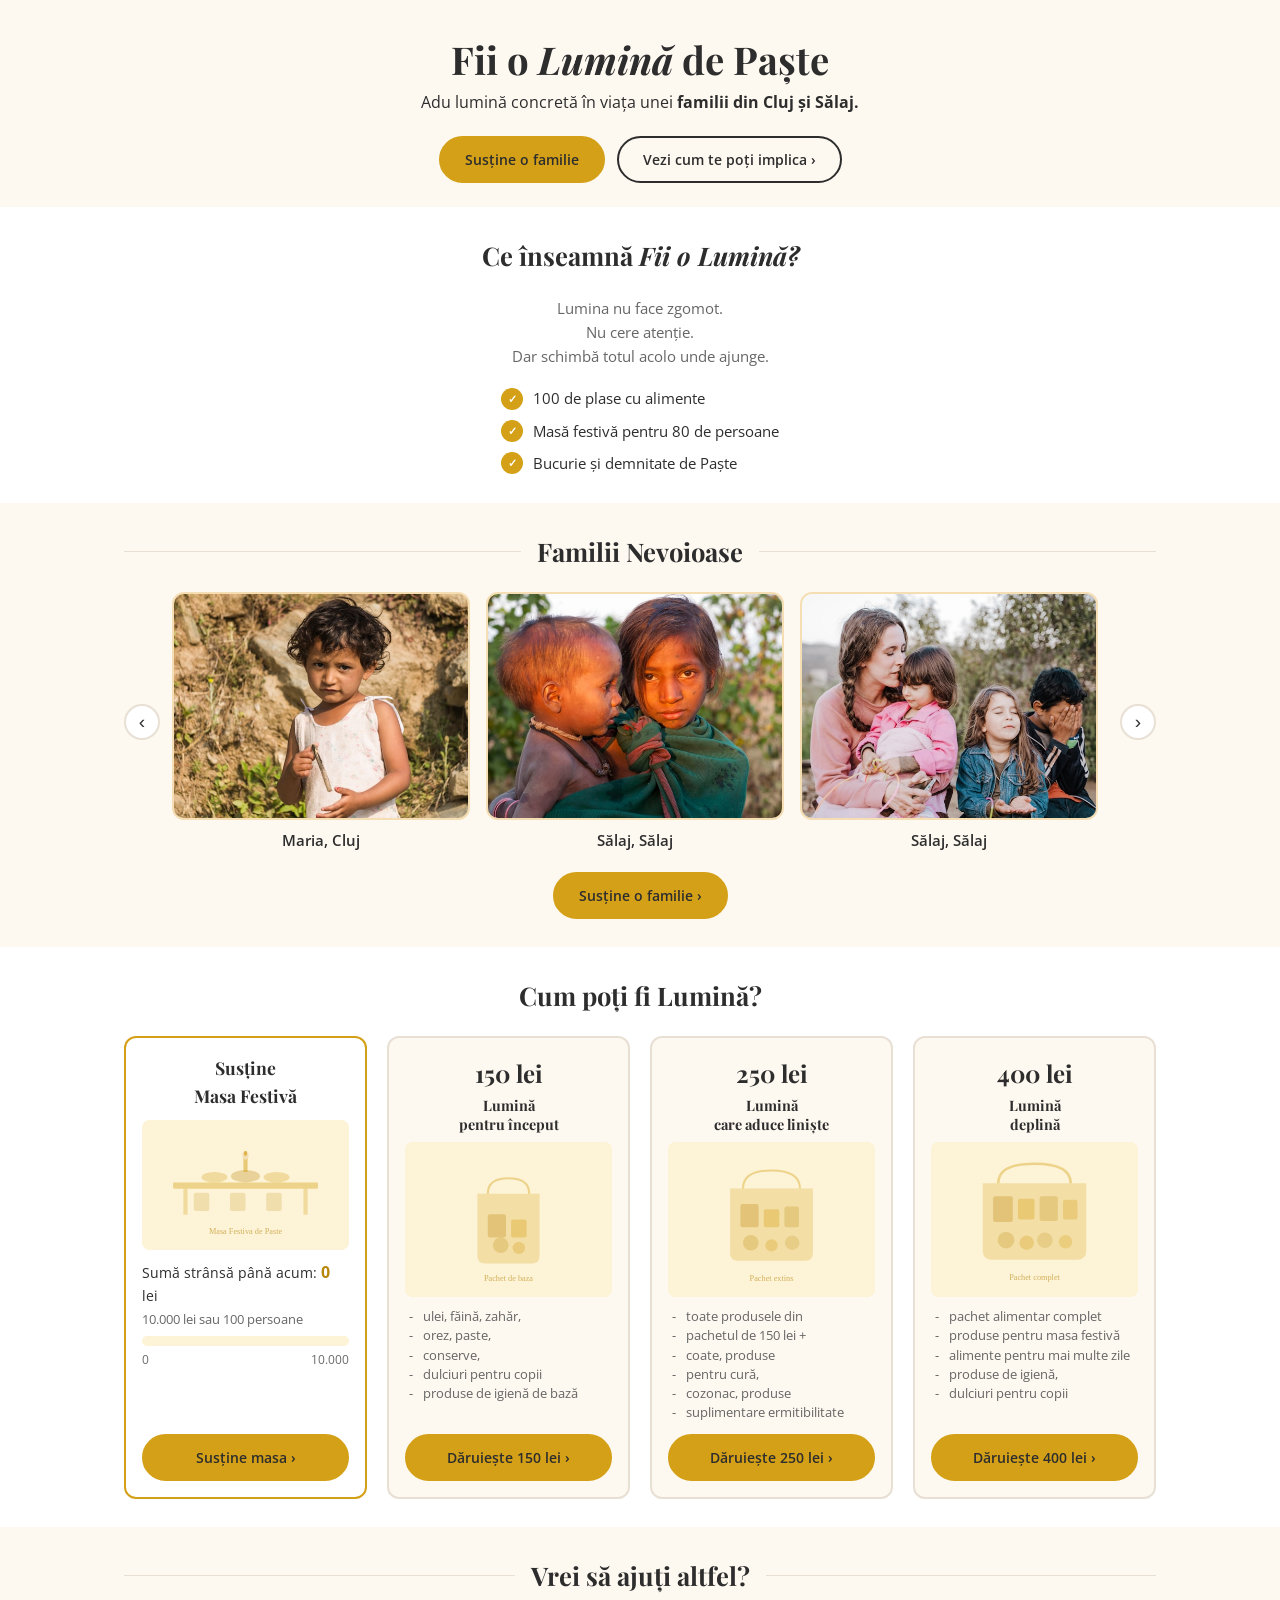
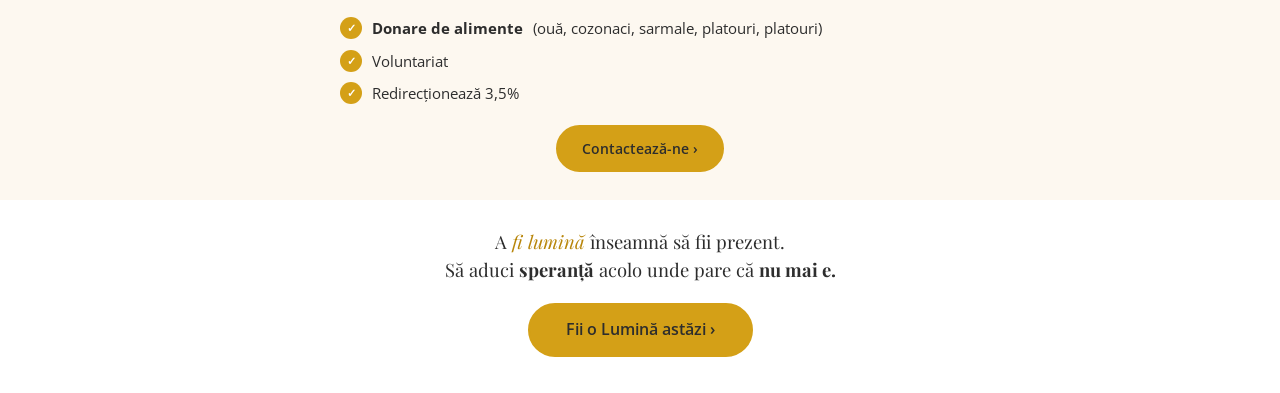
==== index.html @ 97e5f1a1 "feat: Implement donation handling and payment processing - Added donations.js for handling donation " ====
<!doctype html>
<html lang="ro">
  <head>
    <meta charset="UTF-8" />
    <meta name="viewport" content="width=device-width, initial-scale=1.0" />
    <title>Fii o Lumină de Paște | Asociația Something New</title>
    <meta
      name="description"
      content="Adu lumină concretă în viața unei familii din Cluj și Sălaj. Donează pentru masa de Paște a unei familii nevoiașe."
    />
    <link rel="preconnect" href="https://fonts.googleapis.com" />
    <link rel="preconnect" href="https://fonts.gstatic.com" crossorigin />
    <link
      href="https://fonts.googleapis.com/css2?family=Playfair+Display:ital,wght@0,400;0,700;1,400&family=Open+Sans:wght@400;600;700&display=swap"
      rel="stylesheet"
    />
    <link rel="stylesheet" href="css/style.css" />
  </head>
  <body>
    <!-- ========== HERO ========== -->
    <header class="hero" id="hero">
      <div class="container">
        <h1 class="hero__title">Fii o <em>Lumină</em> de Paște</h1>
        <p class="hero__subtitle">
          Adu lumină concretă în viața unei
          <strong>familii din Cluj și Sălaj.</strong>
        </p>
        <div class="hero__actions">
          <a href="#familii" class="btn btn--primary">Susține o familie</a>
          <a href="#implica" class="btn btn--outline"
            >Vezi cum te poți implica &rsaquo;</a
          >
        </div>
      </div>
    </header>

    <!-- ========== CE INSEAMNA ========== -->
    <section class="section meaning" id="meaning">
      <div class="container">
        <h2 class="section__title">Ce înseamnă <em>Fii o Lumină?</em></h2>
        <div class="meaning__text">
          <p>
            Lumina nu face zgomot.<br />Nu cere atenție.<br />Dar schimbă totul
            acolo unde ajunge.
          </p>
        </div>
        <ul class="meaning__list">
          <li>
            <span class="check-icon">&#10003;</span>
            100 de plase cu alimente
          </li>
          <li>
            <span class="check-icon">&#10003;</span>
            Masă festivă pentru 80 de persoane
          </li>
          <li>
            <span class="check-icon">&#10003;</span>
            Bucurie și demnitate de Paște
          </li>
        </ul>
      </div>
    </section>

    <!-- ========== FAMILII NEVOIASE ========== -->
    <section class="section families" id="familii">
      <div class="container">
        <h2 class="section__title section__title--decorated">
          Familii Nevoioase
        </h2>

        <div class="carousel">
          <button
            class="carousel__btn carousel__btn--prev"
            aria-label="Familia anterioară"
          >
            &lsaquo;
          </button>
          <div class="carousel__track">
            <div class="carousel__slide">
              <div class="family-card">
                <div class="family-card__img">
                  <img
                    src="images/i.jpg"
                    alt="Familia Maria din Cluj"
                    loading="lazy"
                  />
                </div>
                <p class="family-card__name">Maria, Cluj</p>
              </div>
            </div>
            <div class="carousel__slide">
              <div class="family-card">
                <div class="family-card__img">
                  <img
                    src="images/ii.jpg"
                    alt="Familie din Sălaj"
                    loading="lazy"
                  />
                </div>
                <p class="family-card__name">Sălaj, Sălaj</p>
              </div>
            </div>
            <div class="carousel__slide">
              <div class="family-card">
                <div class="family-card__img">
                  <img
                    src="images/iii.jpg"
                    alt="Familie din Sălaj"
                    loading="lazy"
                  />
                </div>
                <p class="family-card__name">Sălaj, Sălaj</p>
              </div>
            </div>
            <div class="carousel__slide">
              <div class="family-card">
                <div class="family-card__img">
                  <img
                    src="images/family-2.svg"
                    alt="Familie din Cluj"
                    loading="lazy"
                  />
                </div>
                <p class="family-card__name">Ana, Cluj</p>
              </div>
            </div>
            <div class="carousel__slide">
              <div class="family-card">
                <div class="family-card__img">
                  <img
                    src="images/family-1.svg"
                    alt="Familie din Sălaj"
                    loading="lazy"
                  />
                </div>
                <p class="family-card__name">Elena, Sălaj</p>
              </div>
            </div>
          </div>
          <button
            class="carousel__btn carousel__btn--next"
            aria-label="Familia următoare"
          >
            &rsaquo;
          </button>
        </div>

        <div class="families__cta">
          <a href="#" class="btn btn--primary" data-open-modal="family"
            >Susține o familie &rsaquo;</a
          >
        </div>
      </div>
    </section>

    <!-- ========== CUM POTI FI LUMINA ========== -->
    <section class="section donate" id="implica">
      <div class="container">
        <h2 class="section__title">Cum poți fi Lumină?</h2>

        <div class="donate__grid">
          <!-- Card Masa Festiva -->
          <div class="donate-card donate-card--festive">
            <h3 class="donate-card__title">Susține<br />Masa Festivă</h3>
            <div class="donate-card__img">
              <img
                src="images/masa-festiva.svg"
                alt="Masa festivă de Paște"
                loading="lazy"
              />
            </div>
            <div class="donate-card__progress">
              <p class="progress__label">
                Sumă strânsă până acum: <strong id="amountRaised">0</strong> lei
              </p>
              <p class="progress__target">
                <span id="targetAmount">10.000</span> lei sau 100 persoane
              </p>
              <div class="progress-bar">
                <div
                  class="progress-bar__fill"
                  id="progressFill"
                  style="width: 0%"
                ></div>
              </div>
              <div class="progress-bar__numbers">
                <span>0</span>
                <span id="targetLabel">10,000.00</span>
              </div>
            </div>
            <a href="#" class="btn btn--primary" data-open-modal="festive"
              >Susține masa &rsaquo;</a
            >
          </div>

          <!-- Tier 150 -->
          <div class="donate-card donate-card--tier">
            <div class="donate-card__price">150 lei</div>
            <h3 class="donate-card__tier-name">Lumină<br />pentru început</h3>
            <div class="donate-card__img donate-card__img--small">
              <img
                src="images/tier-150.svg"
                alt="Pachet 150 lei"
                loading="lazy"
              />
            </div>
            <ul class="donate-card__items">
              <li>ulei, făină, zahăr,</li>
              <li>orez, paste,</li>
              <li>conserve,</li>
              <li>dulciuri pentru copii</li>
              <li>produse de igienă de bază</li>
            </ul>
            <a
              href="#"
              class="btn btn--primary"
              data-open-modal="family"
              data-amount="150"
              >Dăruiește 150 lei &rsaquo;</a
            >
          </div>

          <!-- Tier 250 -->
          <div class="donate-card donate-card--tier">
            <div class="donate-card__price">250 lei</div>
            <h3 class="donate-card__tier-name">
              Lumină<br />care aduce liniște
            </h3>
            <div class="donate-card__img donate-card__img--small">
              <img
                src="images/tier-250.svg"
                alt="Pachet 250 lei"
                loading="lazy"
              />
            </div>
            <ul class="donate-card__items">
              <li>toate produsele din</li>
              <li>pachetul de 150 lei +</li>
              <li>coate, produse</li>
              <li>pentru cură,</li>
              <li>cozonac, produse</li>
              <li>suplimentare ermitibilitate</li>
            </ul>
            <a
              href="#"
              class="btn btn--primary"
              data-open-modal="family"
              data-amount="250"
              >Dăruiește 250 lei &rsaquo;</a
            >
          </div>

          <!-- Tier 400 -->
          <div class="donate-card donate-card--tier">
            <div class="donate-card__price">400 lei</div>
            <h3 class="donate-card__tier-name">Lumină<br />deplină</h3>
            <div class="donate-card__img donate-card__img--small">
              <img
                src="images/tier-400.svg"
                alt="Pachet 400 lei"
                loading="lazy"
              />
            </div>
            <ul class="donate-card__items">
              <li>pachet alimentar complet</li>
              <li>produse pentru masa festivă</li>
              <li>alimente pentru mai multe zile</li>
              <li>produse de igienă,</li>
              <li>dulciuri pentru copii</li>
            </ul>
            <a
              href="#"
              class="btn btn--primary"
              data-open-modal="family"
              data-amount="400"
              >Dăruiește 400 lei &rsaquo;</a
            >
          </div>
        </div>
      </div>
    </section>

    <!-- ========== VREI SA AJUTI ALTFEL ========== -->
    <section class="section other-help" id="altfel">
      <div class="container">
        <h2 class="section__title section__title--decorated">
          Vrei să ajuți altfel?
        </h2>
        <ul class="other-help__list">
          <li>
            <span class="check-icon check-icon--gold">&#10003;</span>
            <strong>Donare de alimente</strong> (ouă, cozonaci, sarmale,
            platouri, platouri)
          </li>
          <li>
            <span class="check-icon check-icon--gold">&#10003;</span>
            Voluntariat
          </li>
          <li>
            <span class="check-icon check-icon--gold">&#10003;</span>
            Redirecționează 3,5%
          </li>
        </ul>
        <a
          href="https://something-new.ro/"
          target="_blank"
          class="btn btn--primary"
          >Contactează-ne &rsaquo;</a
        >
      </div>
    </section>

    <!-- ========== FOOTER CTA ========== -->
    <footer class="footer" id="footer">
      <div class="container">
        <p class="footer__text">
          A <em>fi lumină</em> înseamnă să fii prezent.<br />
          Să aduci <strong>speranță</strong> acolo unde pare că
          <strong>nu mai e.</strong>
        </p>
        <a href="#implica" class="btn btn--primary btn--lg"
          >Fii o Lumină astăzi &rsaquo;</a
        >
      </div>
    </footer>

    <!-- ========== MODAL: DONATIE FAMILIE (fixa) ========== -->
    <div class="modal" id="modalFamily" aria-hidden="true">
      <div class="modal__overlay" data-close-modal></div>
      <div class="modal__content">
        <button class="modal__close" data-close-modal aria-label="Închide">
          &times;
        </button>
        <h3 class="modal__title">
          Dăruiește <span id="familyModalAmount">150</span> lei
        </h3>
        <p class="modal__desc" id="familyModalDesc">
          Pachet alimentar pentru o familie nevoiașă
        </p>
        <form class="modal__form" id="familyDonationForm">
          <input
            type="hidden"
            name="donation_type"
            id="familyDonationType"
            value="family_150"
          />
          <input type="hidden" name="amount" id="familyAmount" value="150" />
          <div class="form-group">
            <label for="familyName">Nume *</label>
            <input
              type="text"
              id="familyName"
              name="donor_name"
              required
              placeholder="Numele tău"
            />
          </div>
          <div class="form-group">
            <label for="familyEmail">Email *</label>
            <input
              type="email"
              id="familyEmail"
              name="donor_email"
              required
              placeholder="email@exemplu.ro"
            />
          </div>
          <div class="form-group">
            <label for="familyPhone">Telefon *</label>
            <input
              type="tel"
              id="familyPhone"
              name="donor_phone"
              required
              placeholder="07XX XXX XXX"
            />
          </div>
          <button
            type="submit"
            class="btn btn--primary btn--full"
            id="familySubmitBtn"
          >
            Donează <span id="familySubmitAmount">150</span> lei
          </button>
        </form>
      </div>
    </div>

    <!-- ========== MODAL: DONATIE MASA FESTIVA (variabila) ========== -->
    <div class="modal" id="modalFestive" aria-hidden="true">
      <div class="modal__overlay" data-close-modal></div>
      <div class="modal__content">
        <button class="modal__close" data-close-modal aria-label="Închide">
          &times;
        </button>
        <h3 class="modal__title">Susține Masa Festivă</h3>
        <p class="modal__desc">Alege suma cu care dorești să contribui</p>

        <div class="amount-presets">
          <button type="button" class="amount-btn" data-preset="50">
            50 lei
          </button>
          <button type="button" class="amount-btn" data-preset="100">
            100 lei
          </button>
          <button type="button" class="amount-btn active" data-preset="200">
            200 lei
          </button>
          <button type="button" class="amount-btn" data-preset="500">
            500 lei
          </button>
        </div>
        <div class="form-group">
          <label for="festiveCustomAmount">Altă sumă (lei)</label>
          <input
            type="number"
            id="festiveCustomAmount"
            min="10"
            step="1"
            placeholder="Introdu suma dorită"
          />
        </div>

        <form class="modal__form" id="festiveDonationForm">
          <input type="hidden" name="donation_type" value="campaign" />
          <input type="hidden" name="amount" id="festiveAmount" value="200" />
          <div class="form-group">
            <label for="festiveName">Nume *</label>
            <input
              type="text"
              id="festiveName"
              name="donor_name"
              required
              placeholder="Numele tău"
            />
          </div>
          <div class="form-group">
            <label for="festiveEmail">Email *</label>
            <input
              type="email"
              id="festiveEmail"
              name="donor_email"
              required
              placeholder="email@exemplu.ro"
            />
          </div>
          <div class="form-group">
            <label for="festivePhone">Telefon *</label>
            <input
              type="tel"
              id="festivePhone"
              name="donor_phone"
              required
              placeholder="07XX XXX XXX"
            />
          </div>
          <button
            type="submit"
            class="btn btn--primary btn--full"
            id="festiveSubmitBtn"
          >
            Donează <span id="festiveSubmitAmount">200</span> lei
          </button>
        </form>
      </div>
    </div>

    <script src="js/progress.js"></script>
    <script src="js/main.js"></script>
    <script src="js/donations.js"></script>
  </body>
</html>
---- css/style.css ----
/* ============================================
   Fii o Lumină de Paște - Campaign Site
   Asociația Something New
   ============================================ */

/* ---------- Design Tokens ---------- */
:root {
  --gold: #D4A017;
  --gold-dark: #B8860B;
  --gold-light: #F5DEB3;
  --gold-bg: #FDF3D6;
  --cream: #FDF8F0;
  --white: #FFFFFF;
  --text: #2D2D2D;
  --text-light: #666666;
  --border: #E8E0D4;
  --shadow: 0 2px 12px rgba(0,0,0,0.08);
  --shadow-lg: 0 8px 32px rgba(0,0,0,0.12);
  --radius: 12px;
  --radius-sm: 8px;
  --font-heading: 'Playfair Display', Georgia, serif;
  --font-body: 'Open Sans', -apple-system, sans-serif;
  --container: 1080px;
}

/* ---------- Reset ---------- */
*, *::before, *::after {
  box-sizing: border-box;
  margin: 0;
  padding: 0;
}

html {
  scroll-behavior: smooth;
}

body {
  font-family: var(--font-body);
  color: var(--text);
  background: var(--cream);
  line-height: 1.6;
  -webkit-font-smoothing: antialiased;
}

img {
  max-width: 100%;
  height: auto;
  display: block;
}

a {
  text-decoration: none;
  color: inherit;
}

ul {
  list-style: none;
}

/* ---------- Layout ---------- */
.container {
  max-width: var(--container);
  margin: 0 auto;
  padding: 0 24px;
}

.section {
  padding: 28px 0;
}

.section__title {
  font-family: var(--font-heading);
  font-size: 1.6rem;
  text-align: center;
  margin-bottom: 20px;
  color: var(--text);
}

.section__title em {
  font-style: italic;
}

.section__title--decorated {
  display: flex;
  align-items: center;
  gap: 16px;
}

.section__title--decorated::before,
.section__title--decorated::after {
  content: '';
  flex: 1;
  height: 1px;
  background: var(--border);
}

/* ---------- Buttons ---------- */
.btn {
  display: inline-flex;
  align-items: center;
  justify-content: center;
  gap: 6px;
  padding: 10px 24px;
  border-radius: 50px;
  font-family: var(--font-body);
  font-size: 0.9rem;
  font-weight: 600;
  cursor: pointer;
  transition: all 0.2s ease;
  border: 2px solid transparent;
  white-space: nowrap;
}

.btn--primary {
  background: var(--gold);
  color: var(--text);
  border-color: var(--gold);
}

.btn--primary:hover {
  background: var(--gold-dark);
  border-color: var(--gold-dark);
  color: var(--white);
  transform: translateY(-1px);
  box-shadow: var(--shadow);
}

.btn--outline {
  background: transparent;
  color: var(--text);
  border-color: var(--text);
}

.btn--outline:hover {
  background: var(--text);
  color: var(--white);
}

.btn--full {
  width: 100%;
}

.btn--lg {
  padding: 12px 36px;
  font-size: 1rem;
}

.btn:disabled {
  opacity: 0.6;
  cursor: not-allowed;
  transform: none;
}

/* ---------- Hero ---------- */
.hero {
  text-align: center;
  padding: 36px 0 24px;
  background: var(--cream);
}

.hero__title {
  font-family: var(--font-heading);
  font-size: 2.4rem;
  font-weight: 700;
  margin-bottom: 8px;
  line-height: 1.2;
}

.hero__title em {
  font-style: italic;
}

.hero__subtitle {
  font-size: 1rem;
  color: var(--text);
  margin-bottom: 20px;
  max-width: 500px;
  margin-left: auto;
  margin-right: auto;
}

.hero__actions {
  display: flex;
  gap: 12px;
  justify-content: center;
  flex-wrap: wrap;
}

/* ---------- Meaning ---------- */
.meaning {
  text-align: center;
  background: var(--white);
}

.meaning__text {
  font-size: 0.95rem;
  color: var(--text-light);
  margin-bottom: 16px;
  line-height: 1.6;
}

.meaning__list {
  display: inline-flex;
  flex-direction: column;
  gap: 8px;
  text-align: left;
}

.meaning__list li {
  display: flex;
  align-items: center;
  gap: 10px;
  font-size: 0.95rem;
}

.check-icon {
  display: inline-flex;
  align-items: center;
  justify-content: center;
  width: 22px;
  height: 22px;
  border-radius: 50%;
  background: var(--gold);
  color: var(--white);
  font-size: 0.7rem;
  font-weight: 700;
  flex-shrink: 0;
}

.check-icon--gold {
  background: var(--gold);
  color: var(--white);
}

/* ---------- Families Carousel ---------- */
.families {
  background: var(--cream);
}

.carousel {
  display: flex;
  align-items: center;
  gap: 12px;
  margin-bottom: 20px;
}

.carousel__track {
  display: flex;
  gap: 16px;
  overflow: hidden;
  flex: 1;
  scroll-behavior: smooth;
}

.carousel__slide {
  min-width: calc(33.333% - 14px);
  flex-shrink: 0;
  transition: transform 0.3s ease;
}

.carousel__btn {
  width: 36px;
  height: 36px;
  border-radius: 50%;
  border: 2px solid var(--border);
  background: var(--white);
  font-size: 1.2rem;
  cursor: pointer;
  display: flex;
  align-items: center;
  justify-content: center;
  flex-shrink: 0;
  transition: all 0.2s;
  color: var(--text);
}

.carousel__btn:hover {
  border-color: var(--gold);
  background: var(--gold-bg);
}

.family-card {
  text-align: center;
}

.family-card__img {
  width: 100%;
  height: 0;
  padding-bottom: 75%; /* 4:3 ratio */
  position: relative;
  border-radius: var(--radius);
  overflow: hidden;
  margin-bottom: 8px;
  border: 2px solid var(--gold-light);
  background: var(--gold-bg);
}

.family-card__img img {
  position: absolute;
  inset: 0;
  width: 100%;
  height: 100%;
  object-fit: cover;
}

.family-card__name {
  font-weight: 600;
  font-size: 0.95rem;
}

.families__cta {
  text-align: center;
}

/* ---------- Donation Section ---------- */
.donate {
  background: var(--white);
}

.donate__grid {
  display: grid;
  grid-template-columns: 1fr 1fr 1fr 1fr;
  gap: 20px;
  align-items: stretch;
}

.donate-card {
  background: var(--cream);
  border-radius: var(--radius);
  padding: 16px;
  border: 2px solid var(--border);
  text-align: center;
  transition: box-shadow 0.2s;
  display: flex;
  flex-direction: column;
}

.donate-card .btn {
  margin-top: auto;
}

.donate-card:hover {
  box-shadow: var(--shadow);
}

.donate-card--festive {
  border-color: var(--gold);
  background: var(--white);
}

.donate-card__title {
  font-family: var(--font-heading);
  font-size: 1.1rem;
  margin-bottom: 10px;
  font-weight: 700;
}

.donate-card__price {
  font-family: var(--font-heading);
  font-size: 1.5rem;
  font-weight: 700;
  color: var(--text);
  margin-bottom: 4px;
}

.donate-card__tier-name {
  font-family: var(--font-heading);
  font-size: 0.9rem;
  font-weight: 700;
  margin-bottom: 8px;
  line-height: 1.3;
}

.donate-card__img {
  border-radius: var(--radius-sm);
  overflow: hidden;
  margin-bottom: 10px;
  aspect-ratio: 16/10;
  background: var(--gold-bg);
}

.donate-card__img--small {
  aspect-ratio: 4/3;
}

.donate-card__img img {
  width: 100%;
  height: 100%;
  object-fit: cover;
}

.donate-card__items {
  text-align: left;
  font-size: 0.8rem;
  color: var(--text-light);
  margin-bottom: 12px;
  padding-left: 4px;
}

.donate-card__items li {
  position: relative;
  padding-left: 14px;
  line-height: 1.5;
}

.donate-card__items li::before {
  content: '-';
  position: absolute;
  left: 0;
}

/* ---------- Progress Bar ---------- */
.donate-card__progress {
  margin-bottom: 12px;
  text-align: left;
}

.progress__label {
  font-size: 0.85rem;
  margin-bottom: 2px;
}

.progress__label strong {
  color: var(--gold-dark);
  font-size: 1rem;
}

.progress__target {
  font-size: 0.8rem;
  color: var(--text-light);
  margin-bottom: 6px;
}

.progress-bar {
  width: 100%;
  height: 10px;
  background: var(--gold-bg);
  border-radius: 10px;
  overflow: hidden;
  margin-bottom: 4px;
}

.progress-bar__fill {
  height: 100%;
  background: linear-gradient(90deg, var(--gold), var(--gold-dark));
  border-radius: 10px;
  transition: width 1s ease-out;
  min-width: 0;
}

.progress-bar__numbers {
  display: flex;
  justify-content: space-between;
  font-size: 0.75rem;
  color: var(--text-light);
}

/* ---------- Other Help ---------- */
.other-help {
  background: var(--cream);
}

.other-help__list {
  display: flex;
  flex-direction: column;
  gap: 8px;
  margin-bottom: 20px;
  max-width: 600px;
  margin-left: auto;
  margin-right: auto;
}

.other-help__list li {
  display: flex;
  align-items: center;
  gap: 10px;
  font-size: 0.95rem;
}

.other-help .btn {
  display: block;
  width: fit-content;
  margin: 0 auto;
}

/* ---------- Footer ---------- */
.footer {
  text-align: center;
  padding: 28px 0 36px;
  background: var(--white);
}

.footer__text {
  font-family: var(--font-heading);
  font-size: 1.15rem;
  line-height: 1.5;
  margin-bottom: 20px;
  max-width: 550px;
  margin-left: auto;
  margin-right: auto;
}

.footer__text em {
  font-style: italic;
  color: var(--gold-dark);
}

/* ---------- Modal ---------- */
.modal {
  position: fixed;
  inset: 0;
  z-index: 1000;
  display: flex;
  align-items: center;
  justify-content: center;
  opacity: 0;
  visibility: hidden;
  transition: opacity 0.3s, visibility 0.3s;
}

.modal.is-open {
  opacity: 1;
  visibility: visible;
}

.modal__overlay {
  position: absolute;
  inset: 0;
  background: rgba(0, 0, 0, 0.5);
  backdrop-filter: blur(4px);
}

.modal__content {
  position: relative;
  background: var(--white);
  border-radius: var(--radius);
  padding: 28px 24px;
  max-width: 420px;
  width: 90%;
  max-height: 90vh;
  overflow-y: auto;
  box-shadow: var(--shadow-lg);
  transform: translateY(20px);
  transition: transform 0.3s;
}

.modal.is-open .modal__content {
  transform: translateY(0);
}

.modal__close {
  position: absolute;
  top: 12px;
  right: 16px;
  background: none;
  border: none;
  font-size: 1.8rem;
  cursor: pointer;
  color: var(--text-light);
  line-height: 1;
}

.modal__close:hover {
  color: var(--text);
}

.modal__title {
  font-family: var(--font-heading);
  font-size: 1.4rem;
  margin-bottom: 4px;
  text-align: center;
}

.modal__desc {
  text-align: center;
  color: var(--text-light);
  margin-bottom: 16px;
  font-size: 0.85rem;
}

/* ---------- Form ---------- */
.form-group {
  margin-bottom: 12px;
}

.form-group label {
  display: block;
  font-size: 0.8rem;
  font-weight: 600;
  margin-bottom: 4px;
  color: var(--text);
}

.form-group input {
  width: 100%;
  padding: 10px 12px;
  border: 2px solid var(--border);
  border-radius: var(--radius-sm);
  font-family: var(--font-body);
  font-size: 1rem;
  transition: border-color 0.2s;
  background: var(--white);
}

.form-group input:focus {
  outline: none;
  border-color: var(--gold);
}

.form-group input::placeholder {
  color: #BBB;
}

/* ---------- Amount Presets ---------- */
.amount-presets {
  display: grid;
  grid-template-columns: repeat(4, 1fr);
  gap: 8px;
  margin-bottom: 12px;
}

.amount-btn {
  padding: 8px 6px;
  border: 2px solid var(--border);
  border-radius: var(--radius-sm);
  background: var(--white);
  font-family: var(--font-body);
  font-size: 0.95rem;
  font-weight: 600;
  cursor: pointer;
  transition: all 0.2s;
}

.amount-btn:hover {
  border-color: var(--gold);
  background: var(--gold-bg);
}

.amount-btn.active {
  border-color: var(--gold);
  background: var(--gold);
  color: var(--white);
}

/* ---------- Responsive ---------- */
@media (max-width: 900px) {
  .donate__grid {
    grid-template-columns: 1fr;
    max-width: 500px;
    margin: 0 auto;
  }

  .donate-card--festive {
    order: -1;
  }
}

@media (max-width: 768px) {
  .hero__title {
    font-size: 1.8rem;
  }

  .section__title {
    font-size: 1.3rem;
  }

  .section {
    padding: 20px 0;
  }

  .carousel__slide {
    min-width: calc(50% - 10px);
  }

  .amount-presets {
    grid-template-columns: repeat(2, 1fr);
  }
}

@media (max-width: 480px) {
  .hero {
    padding: 24px 0 16px;
  }

  .hero__title {
    font-size: 1.5rem;
  }

  .hero__subtitle {
    font-size: 0.9rem;
  }

  .hero__actions {
    flex-direction: column;
    align-items: center;
  }

  .carousel__slide {
    min-width: 100%;
  }

  .carousel__btn {
    width: 30px;
    height: 30px;
    font-size: 1rem;
  }

  .modal__content {
    padding: 24px 16px;
  }

  .btn {
    padding: 8px 18px;
    font-size: 0.85rem;
  }
}
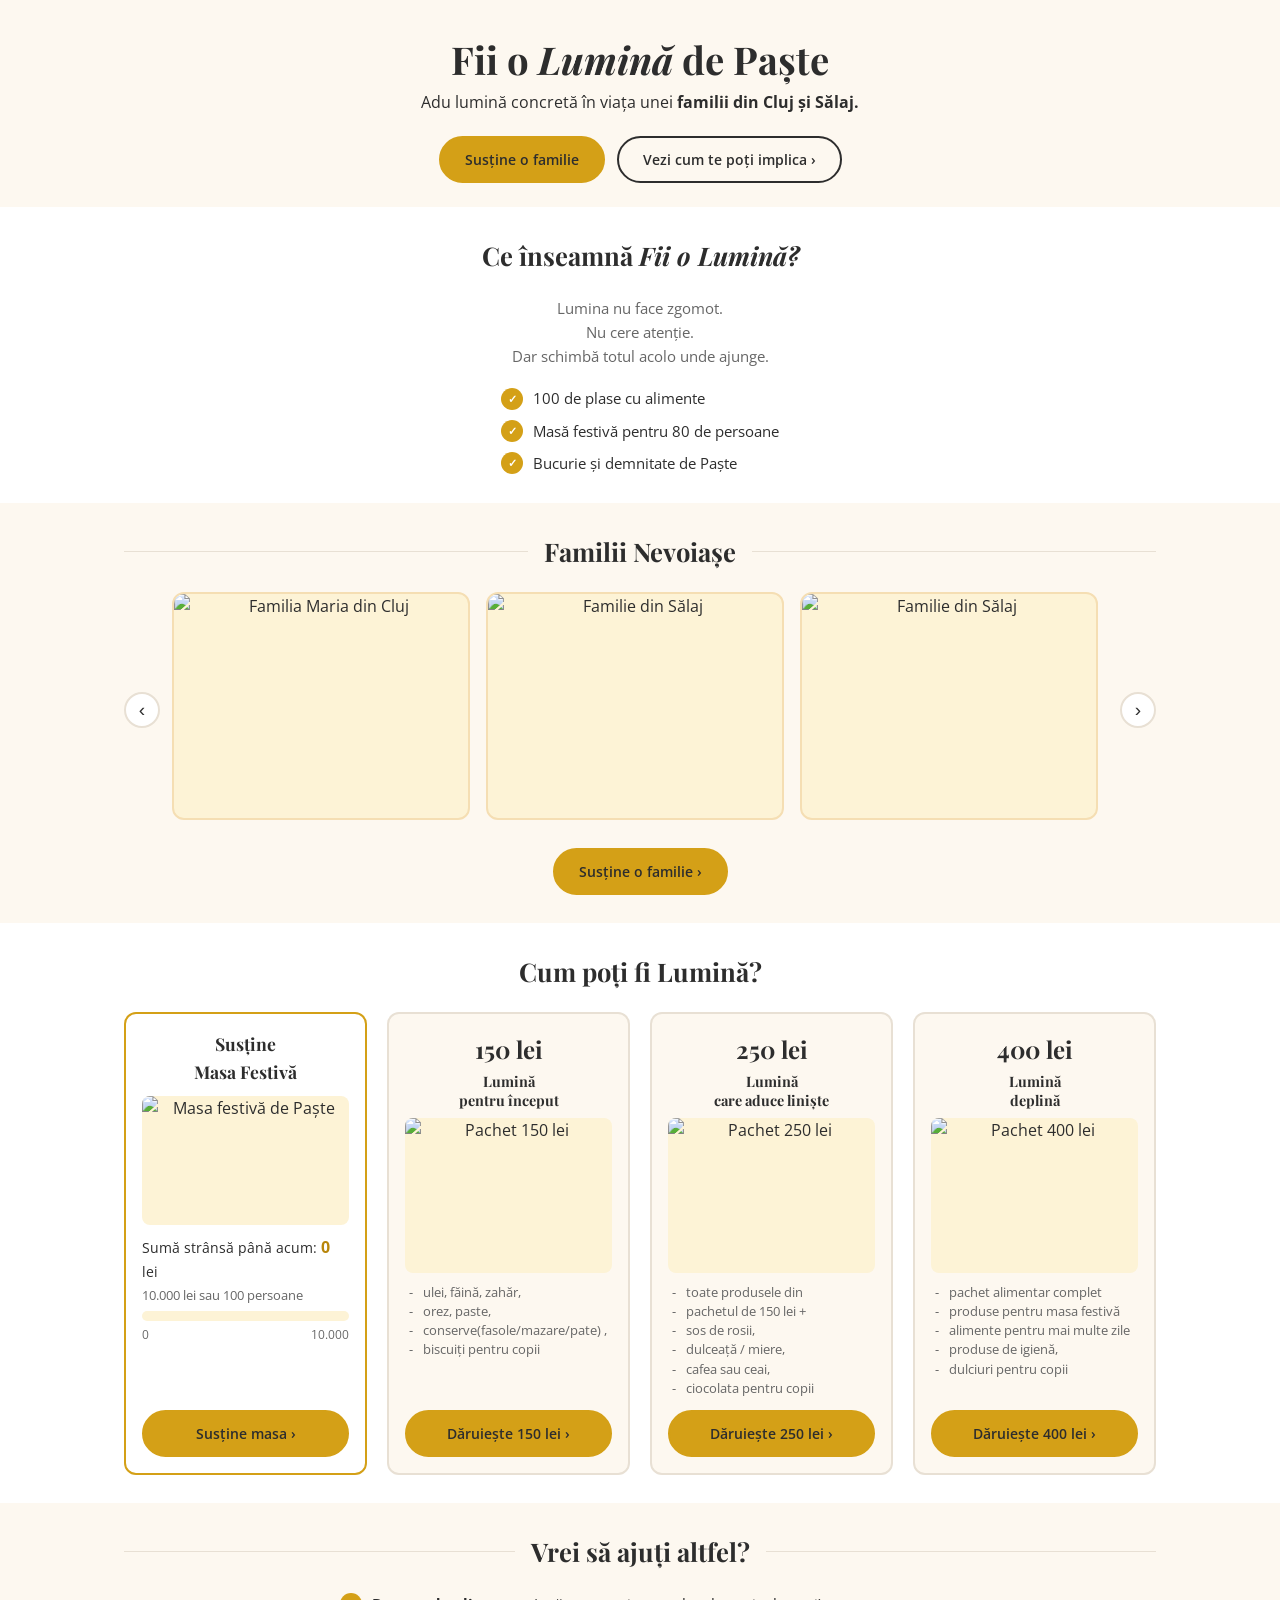
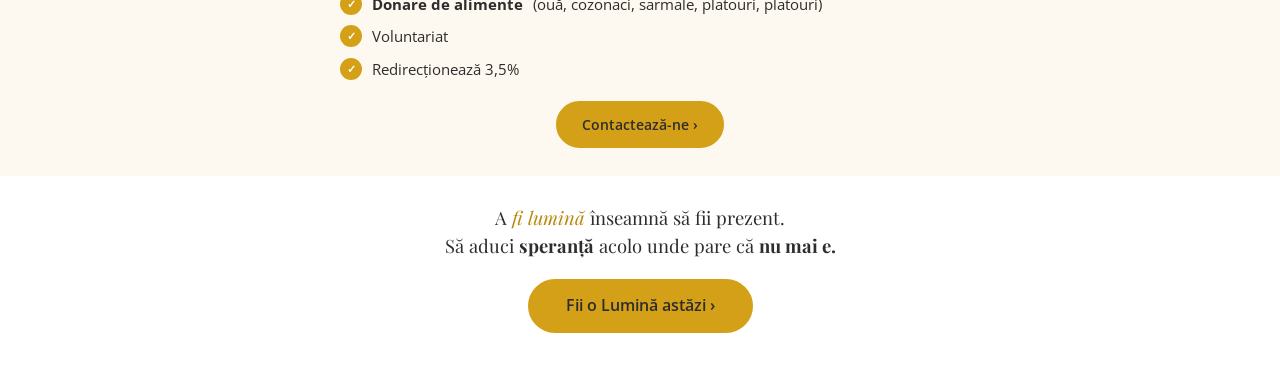
==== commit ab8f77ed: "Update family section and donation items in HTML" ====
--- a/index.html
+++ b/index.html
@@ -65,7 +65,7 @@
     <section class="section families" id="familii">
       <div class="container">
         <h2 class="section__title section__title--decorated">
-          Familii Nevoioase
+          Familii Nevoiașe
         </h2>
 
         <div class="carousel">
@@ -80,60 +80,99 @@
               <div class="family-card">
                 <div class="family-card__img">
                   <img
-                    src="images/i.jpg"
+                    src="images/Fam1.jpeg"
                     alt="Familia Maria din Cluj"
                     loading="lazy"
                   />
                 </div>
-                <p class="family-card__name">Maria, Cluj</p>
-              </div>
-            </div>
-            <div class="carousel__slide">
-              <div class="family-card">
-                <div class="family-card__img">
-                  <img
-                    src="images/ii.jpg"
+              </div>
+            </div>
+            <div class="carousel__slide">
+              <div class="family-card">
+                <div class="family-card__img">
+                  <img
+                    src="images/Fam2.jpeg"
                     alt="Familie din Sălaj"
                     loading="lazy"
                   />
                 </div>
-                <p class="family-card__name">Sălaj, Sălaj</p>
-              </div>
-            </div>
-            <div class="carousel__slide">
-              <div class="family-card">
-                <div class="family-card__img">
-                  <img
-                    src="images/iii.jpg"
+              </div>
+            </div>
+            <div class="carousel__slide">
+              <div class="family-card">
+                <div class="family-card__img">
+                  <img
+                    src="images/Fam3.jpeg"
                     alt="Familie din Sălaj"
                     loading="lazy"
                   />
                 </div>
-                <p class="family-card__name">Sălaj, Sălaj</p>
-              </div>
-            </div>
-            <div class="carousel__slide">
-              <div class="family-card">
-                <div class="family-card__img">
-                  <img
-                    src="images/family-2.svg"
+              </div>
+            </div>
+            <div class="carousel__slide">
+              <div class="family-card">
+                <div class="family-card__img">
+                  <img
+                    src="images/Fam4.jpeg"
                     alt="Familie din Cluj"
                     loading="lazy"
                   />
                 </div>
-                <p class="family-card__name">Ana, Cluj</p>
-              </div>
-            </div>
-            <div class="carousel__slide">
-              <div class="family-card">
-                <div class="family-card__img">
-                  <img
-                    src="images/family-1.svg"
+              </div>
+            </div>
+            <div class="carousel__slide">
+              <div class="family-card">
+                <div class="family-card__img">
+                  <img
+                    src="images/Fam5.jpeg"
                     alt="Familie din Sălaj"
                     loading="lazy"
                   />
                 </div>
-                <p class="family-card__name">Elena, Sălaj</p>
+              </div>
+            </div>
+            <div class="carousel__slide">
+              <div class="family-card">
+                <div class="family-card__img">
+                  <img
+                    src="images/Fam6.jpeg"
+                    alt="Familie din Cluj"
+                    loading="lazy"
+                  />
+                </div>
+              </div>
+            </div>
+            <div class="carousel__slide">
+              <div class="family-card">
+                <div class="family-card__img">
+                  <img
+                    src="images/Fam7.jpeg"
+                    alt="Familie din Sălaj"
+                    loading="lazy"
+                  />
+                </div>
+              </div>
+            </div>
+            <div class="carousel__slide">
+              <div class="family-card">
+                <div class="family-card__img">
+                  <img
+                    src="images/Fam8.jpeg"
+                    alt="Familie din Cluj"
+                    loading="lazy"
+                  />
+                </div>
+              </div>
+            </div>
+            <div class="carousel__slide">
+              <div class="family-card">
+                <div class="family-card__img">
+                  <img
+                    src="images/Fam9.jpeg"
+                    alt="Familie din Sălaj"
+                    loading="lazy"
+                  />
+                </div>
               </div>
             </div>
           </div>
@@ -146,7 +185,11 @@
         </div>
 
         <div class="families__cta">
-          <a href="#" class="btn btn--primary" data-open-modal="family"
+          <a
+            href="#"
+            class="btn btn--primary"
+            data-open-modal="family"
+            data-amount="400"
             >Susține o familie &rsaquo;</a
           >
         </div>
@@ -164,7 +207,7 @@
             <h3 class="donate-card__title">Susține<br />Masa Festivă</h3>
             <div class="donate-card__img">
               <img
-                src="images/masa-festiva.svg"
+                src="images/masa-festiva.jpeg"
                 alt="Masa festivă de Paște"
                 loading="lazy"
               />
@@ -199,7 +242,7 @@
             <h3 class="donate-card__tier-name">Lumină<br />pentru început</h3>
             <div class="donate-card__img donate-card__img--small">
               <img
-                src="images/tier-150.svg"
+                src="images/tier-150.jpeg"
                 alt="Pachet 150 lei"
                 loading="lazy"
               />
@@ -207,9 +250,8 @@
             <ul class="donate-card__items">
               <li>ulei, făină, zahăr,</li>
               <li>orez, paste,</li>
-              <li>conserve,</li>
-              <li>dulciuri pentru copii</li>
-              <li>produse de igienă de bază</li>
+              <li>conserve(fasole/mazare/pate) ,</li>
+              <li>biscuiți pentru copii</li>
             </ul>
             <a
               href="#"
@@ -228,7 +270,7 @@
             </h3>
             <div class="donate-card__img donate-card__img--small">
               <img
-                src="images/tier-250.svg"
+                src="images/tier-250.jpeg"
                 alt="Pachet 250 lei"
                 loading="lazy"
               />
@@ -236,10 +278,10 @@
             <ul class="donate-card__items">
               <li>toate produsele din</li>
               <li>pachetul de 150 lei +</li>
-              <li>coate, produse</li>
-              <li>pentru cură,</li>
-              <li>cozonac, produse</li>
-              <li>suplimentare ermitibilitate</li>
+              <li>sos de rosii, </li>
+              <li>dulceață / miere,</li>
+              <li>cafea sau ceai, </li>
+              <li>ciocolata pentru copii</li>
             </ul>
             <a
               href="#"
@@ -256,7 +298,7 @@
             <h3 class="donate-card__tier-name">Lumină<br />deplină</h3>
             <div class="donate-card__img donate-card__img--small">
               <img
-                src="images/tier-400.svg"
+                src="images/tier-400.jpeg"
                 alt="Pachet 400 lei"
                 loading="lazy"
               />
